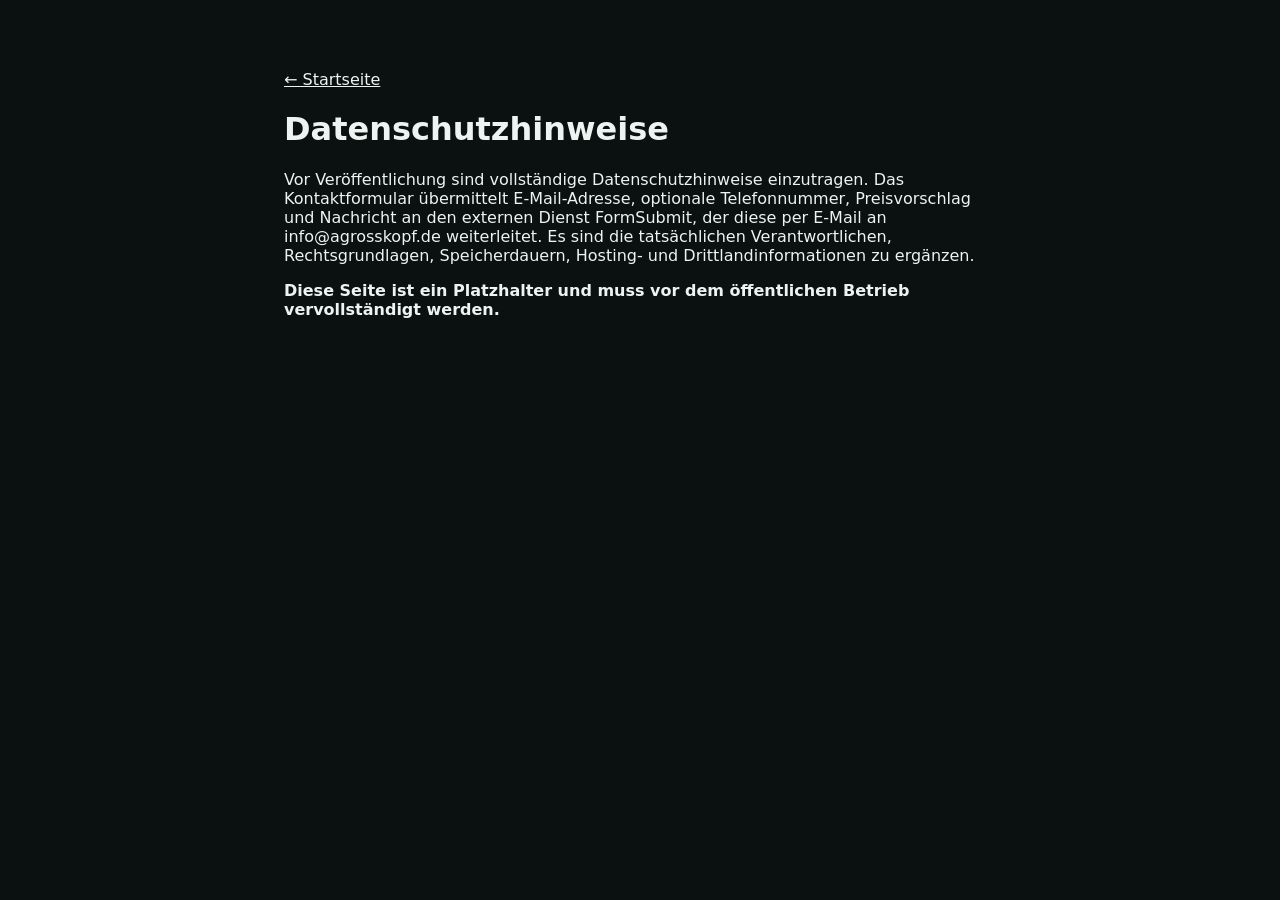
==== datenschutz.html @ ce83777e "Add domain sale website and Arcane Docker deployment: datenschutz.html" ====
<!doctype html><html lang="de"><meta charset="utf-8"><meta name="viewport" content="width=device-width,initial-scale=1"><title>Datenschutz – steckerrein.de</title><link rel="stylesheet" href="style.css"><main style="padding:70px 24px;max-width:760px"><a href="/">← Startseite</a><h1>Datenschutzhinweise</h1><p>Vor Veröffentlichung sind vollständige Datenschutzhinweise einzutragen. Das Kontaktformular übermittelt E-Mail-Adresse, optionale Telefonnummer, Preisvorschlag und Nachricht an den externen Dienst FormSubmit, der diese per E-Mail an info@agrosskopf.de weiterleitet. Es sind die tatsächlichen Verantwortlichen, Rechtsgrundlagen, Speicherdauern, Hosting- und Drittlandinformationen zu ergänzen.</p><strong>Diese Seite ist ein Platzhalter und muss vor dem öffentlichen Betrieb vervollständigt werden.</strong></main></html>
---- style.css ----
:root{font-family:Inter,ui-sans-serif,system-ui,-apple-system,Segoe UI,sans-serif;color:#ecf3f0;background:#0a1110;scroll-behavior:smooth}*{box-sizing:border-box}body{margin:0}a{color:inherit}header,footer{max-width:1160px;margin:auto;padding:25px 24px;display:flex;justify-content:space-between;align-items:center;gap:18px}.brand{text-decoration:none;font-weight:800;font-size:22px}.brand span,.domain span{color:#78e9ac}.navlink{border:1px solid #40554b;border-radius:30px;padding:12px 20px;text-decoration:none;font-size:14px}main{max-width:1160px;margin:auto;padding:0 24px}.hero{padding:95px 0 75px;position:relative}.tag{color:#8ae8b4;letter-spacing:2px;font-size:12px;font-weight:700}.hero h1{font-size:clamp(50px,8vw,104px);line-height:1.03;letter-spacing:-.07em;margin:28px 0}.hero em,.contact em{color:#8ae8b4;font-style:normal}.hero>p{font-size:20px;line-height:1.65;color:#a5b8af;max-width:660px}.actions{display:flex;align-items:center;gap:22px;flex-wrap:wrap;margin:32px 0 64px}.actions span,.small{font-size:13px;color:#94a99e}.button,button{background:#8ae8b4;color:#102119;border:0;border-radius:10px;padding:17px 24px;font-size:15px;font-weight:750;text-decoration:none;cursor:pointer}.button:hover,button:hover{background:#b0f6ce}.domain{border:1px solid #30483a;background:linear-gradient(125deg,#182b22,#101916);border-radius:20px;padding:32px;font-size:clamp(35px,6vw,72px);font-weight:800;letter-spacing:-.06em}.domain small{display:block;font-size:11px;letter-spacing:2px;color:#92bba4;margin-top:15px}.benefits{display:grid;grid-template-columns:repeat(3,1fr);gap:16px;margin:20px 0 110px}.benefits article{border:1px solid #273a31;border-radius:16px;padding:25px;background:#101b17}.benefits article>span{color:#8ae8b4;font-size:13px}.benefits h2{font-size:24px}.benefits p,.contact p{color:#9aada2;line-height:1.65}.contact{display:grid;grid-template-columns:1fr 1fr;gap:65px;padding:70px 0 110px;border-top:1px solid #2d4035}.contact h2{font-size:clamp(35px,5vw,62px);letter-spacing:-.05em;line-height:1.1}form{border:1px solid #31443a;background:#111c17;padding:28px;border-radius:18px;display:grid;gap:18px}label{display:grid;gap:9px;font-size:13px;font-weight:600}input:not([type=checkbox]),textarea{width:100%;border:1px solid #385044;border-radius:9px;padding:13px 14px;background:#0c1511;color:white;font:inherit}input:focus,textarea:focus{outline:2px solid #8ae8b4;outline-offset:1px}.consent{display:flex;align-items:flex-start;gap:10px;font-size:12px;line-height:1.6;font-weight:400;color:#b1c2b8}.consent input{margin-top:3px}footer{border-top:1px solid #273a31;color:#94a99e;font-size:13px}footer a{margin-left:8px}@media(max-width:750px){.hero{padding-top:65px}.benefits,.contact{grid-template-columns:1fr}.benefits{margin-bottom:65px}.contact{gap:20px;padding-top:45px}.domain{padding:22px}header,footer{flex-wrap:wrap}form{padding:20px}}
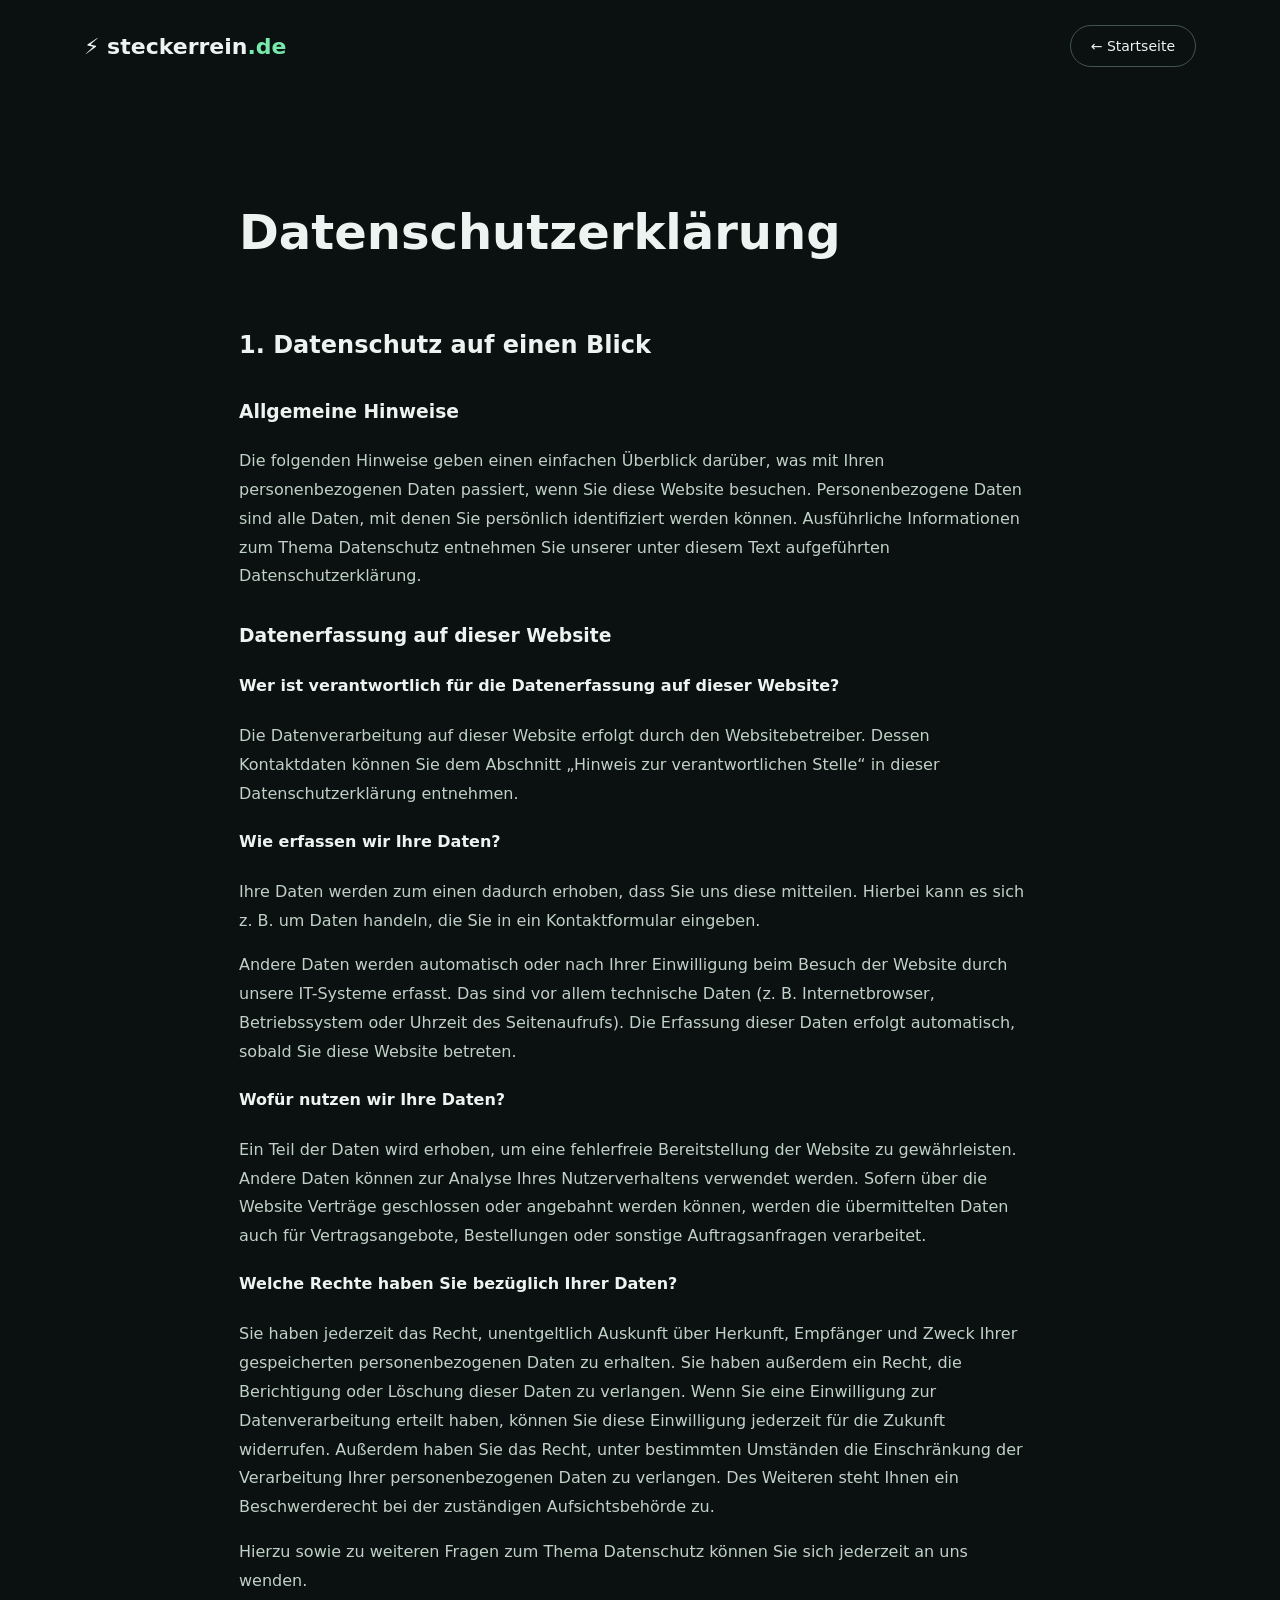
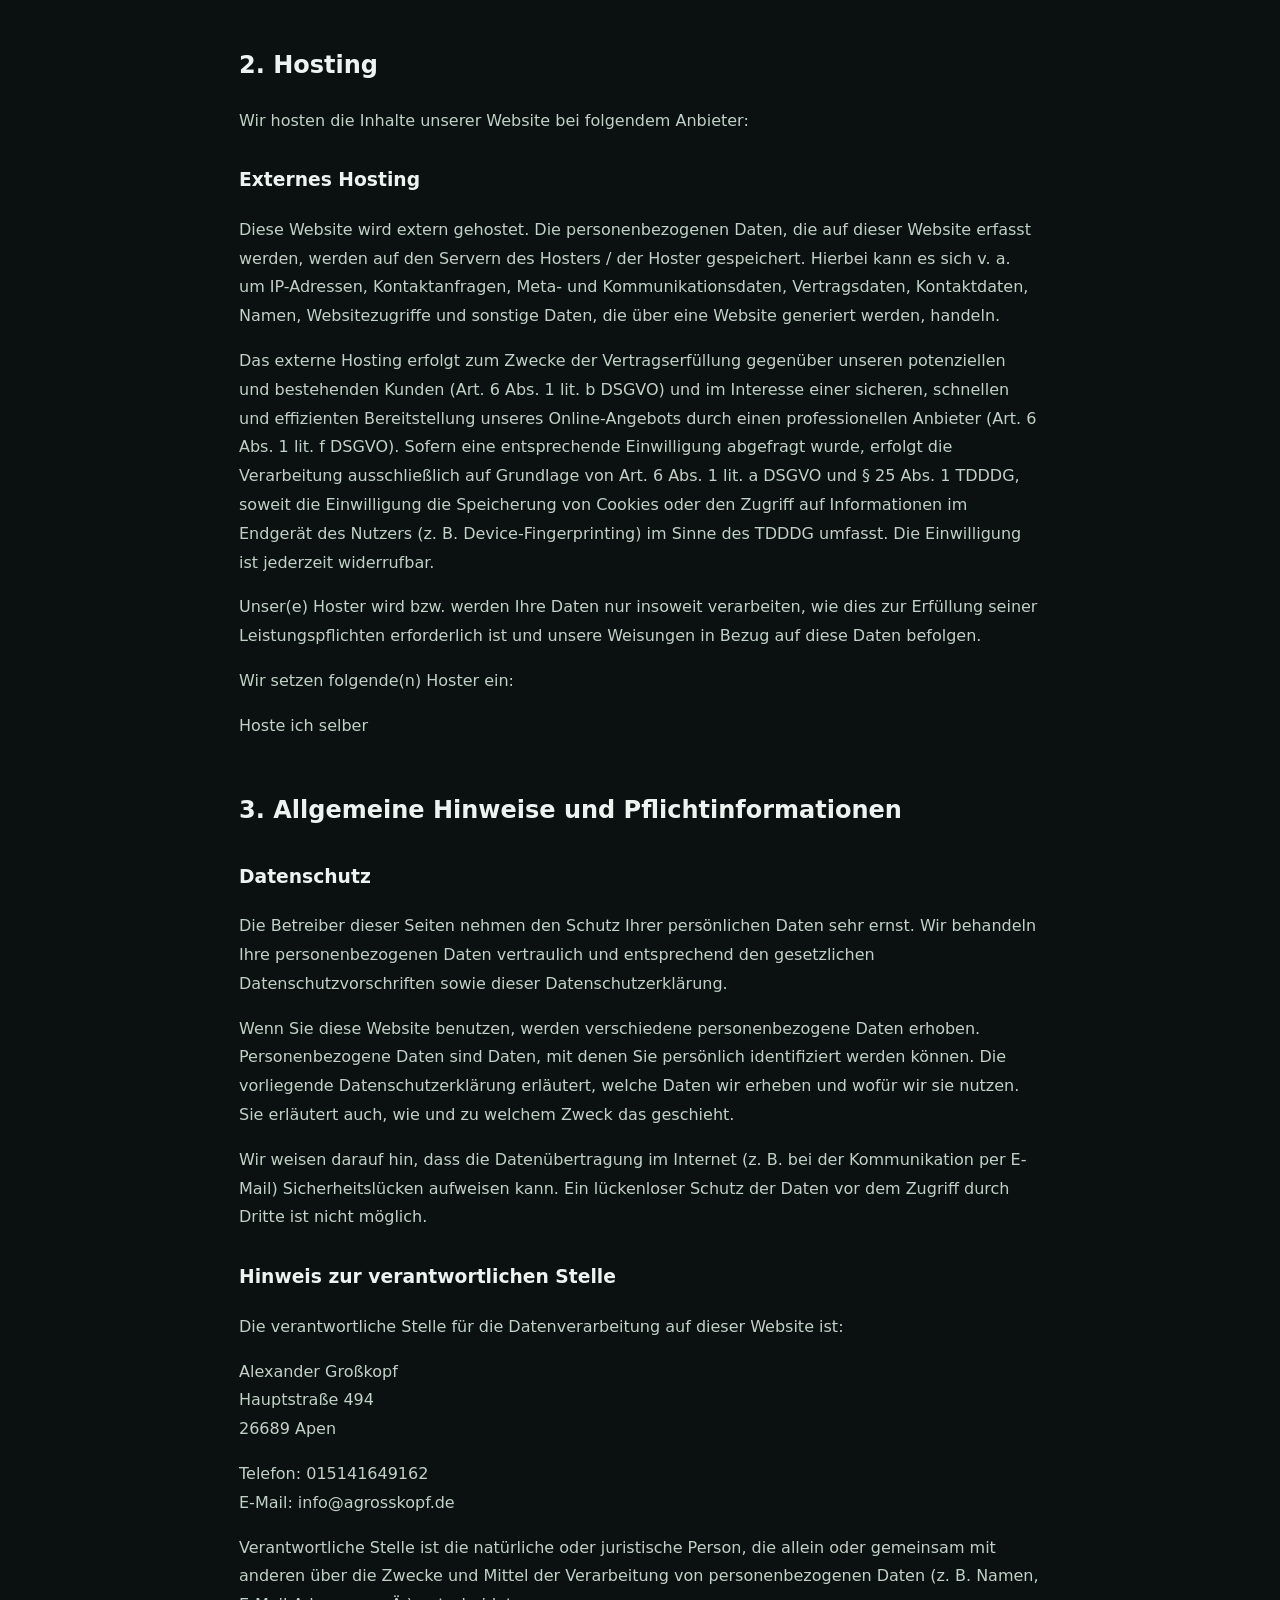
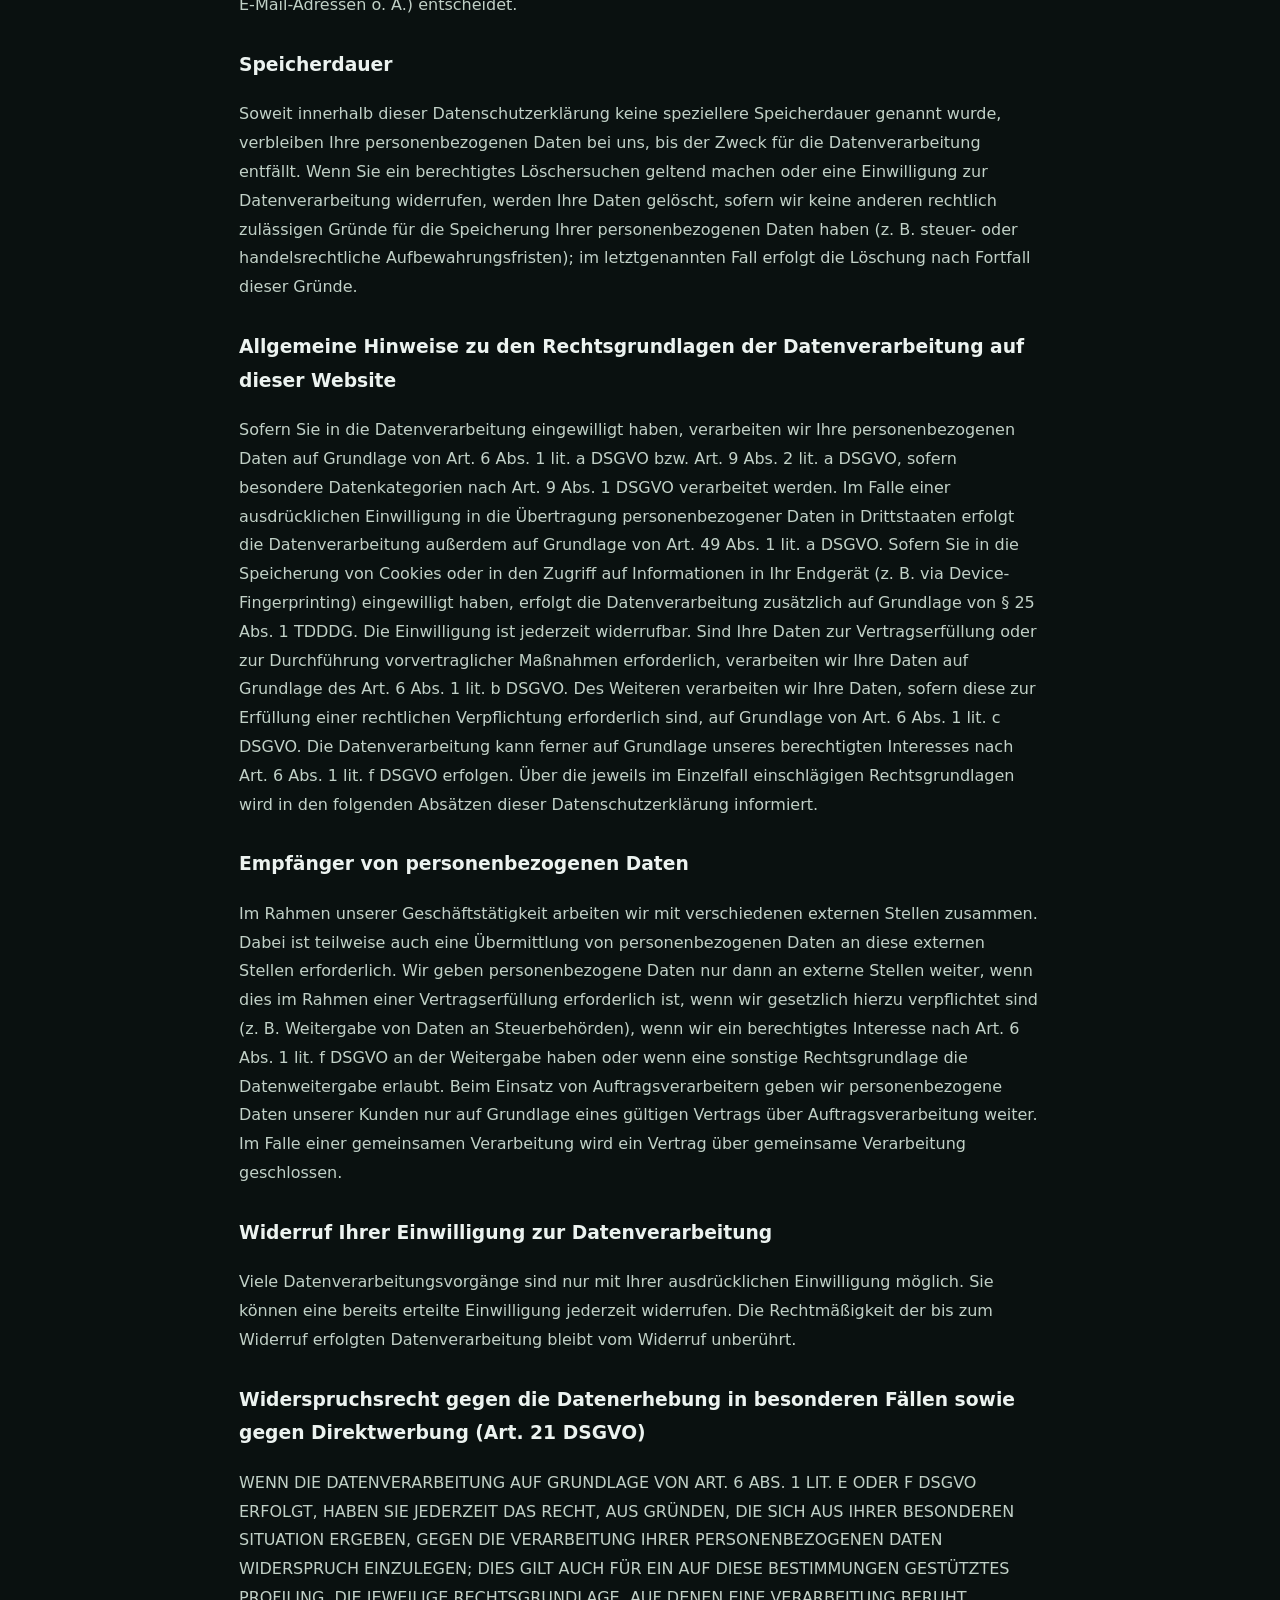
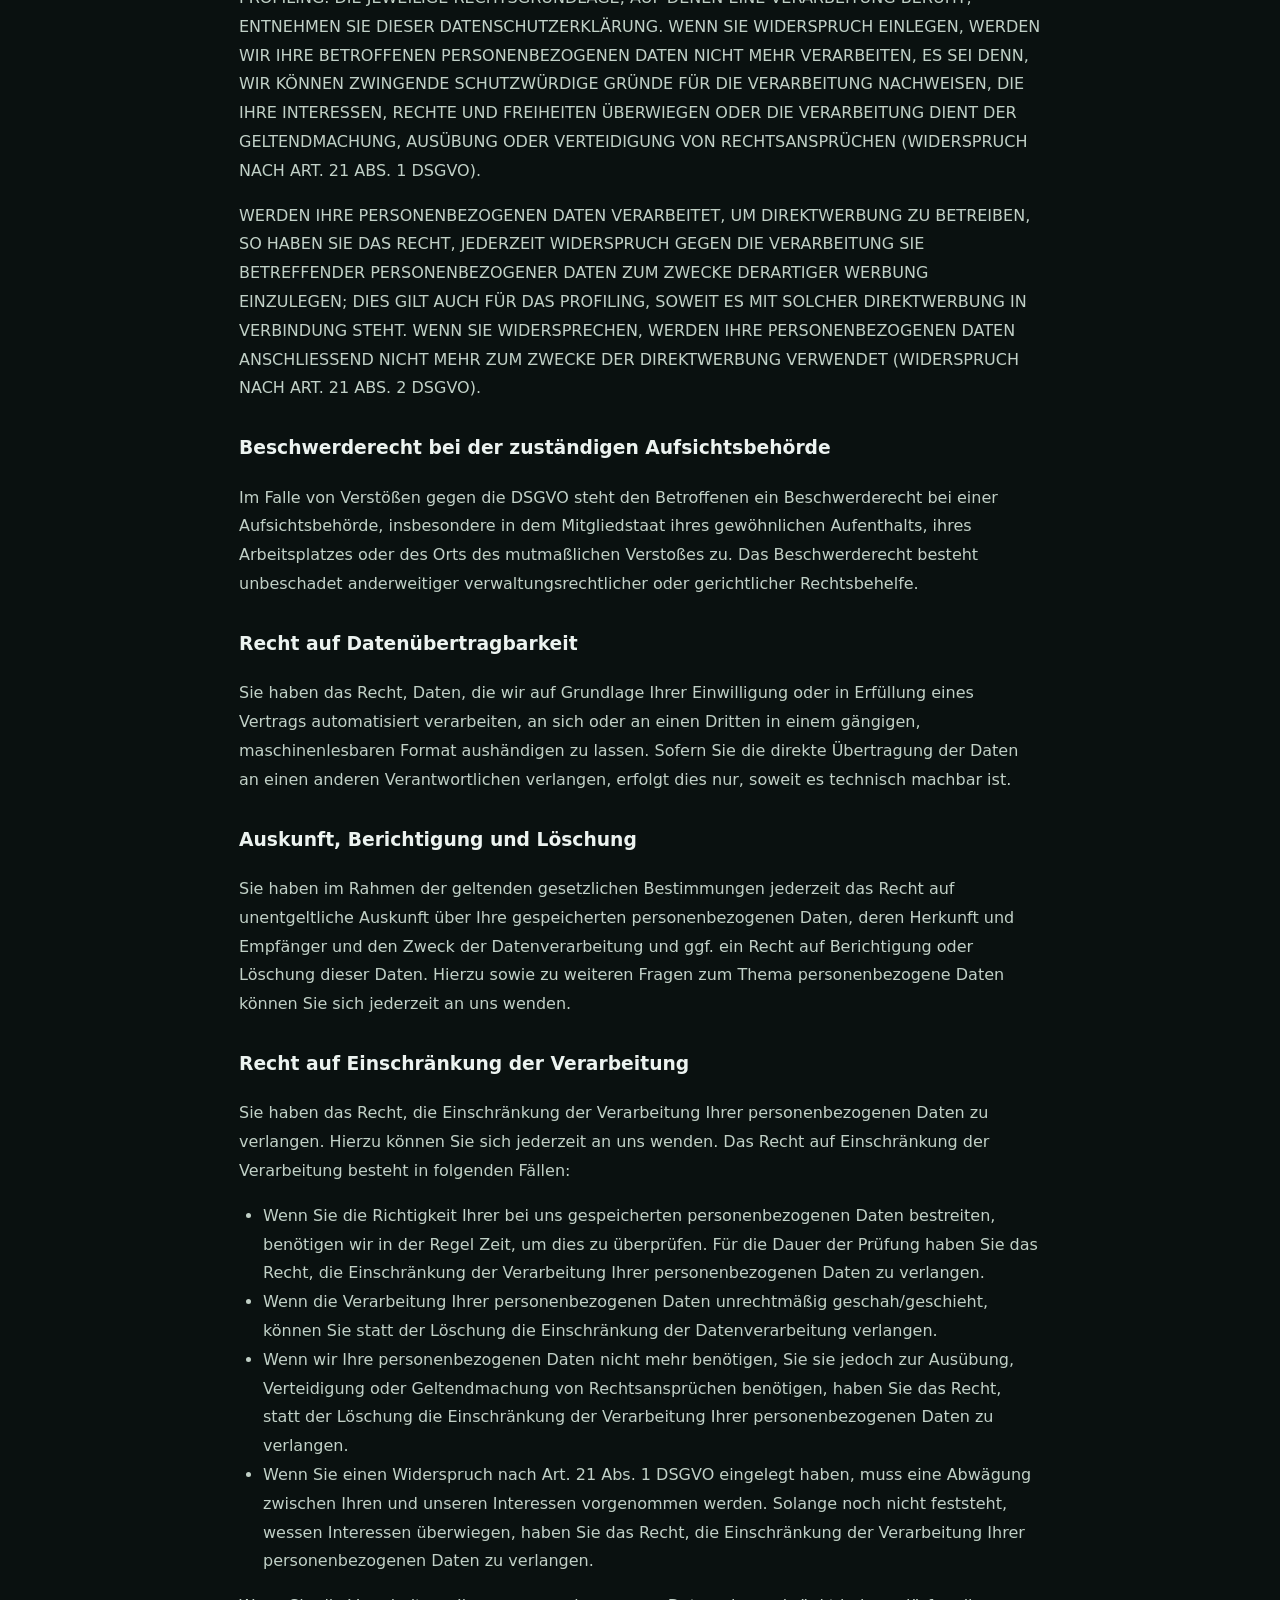
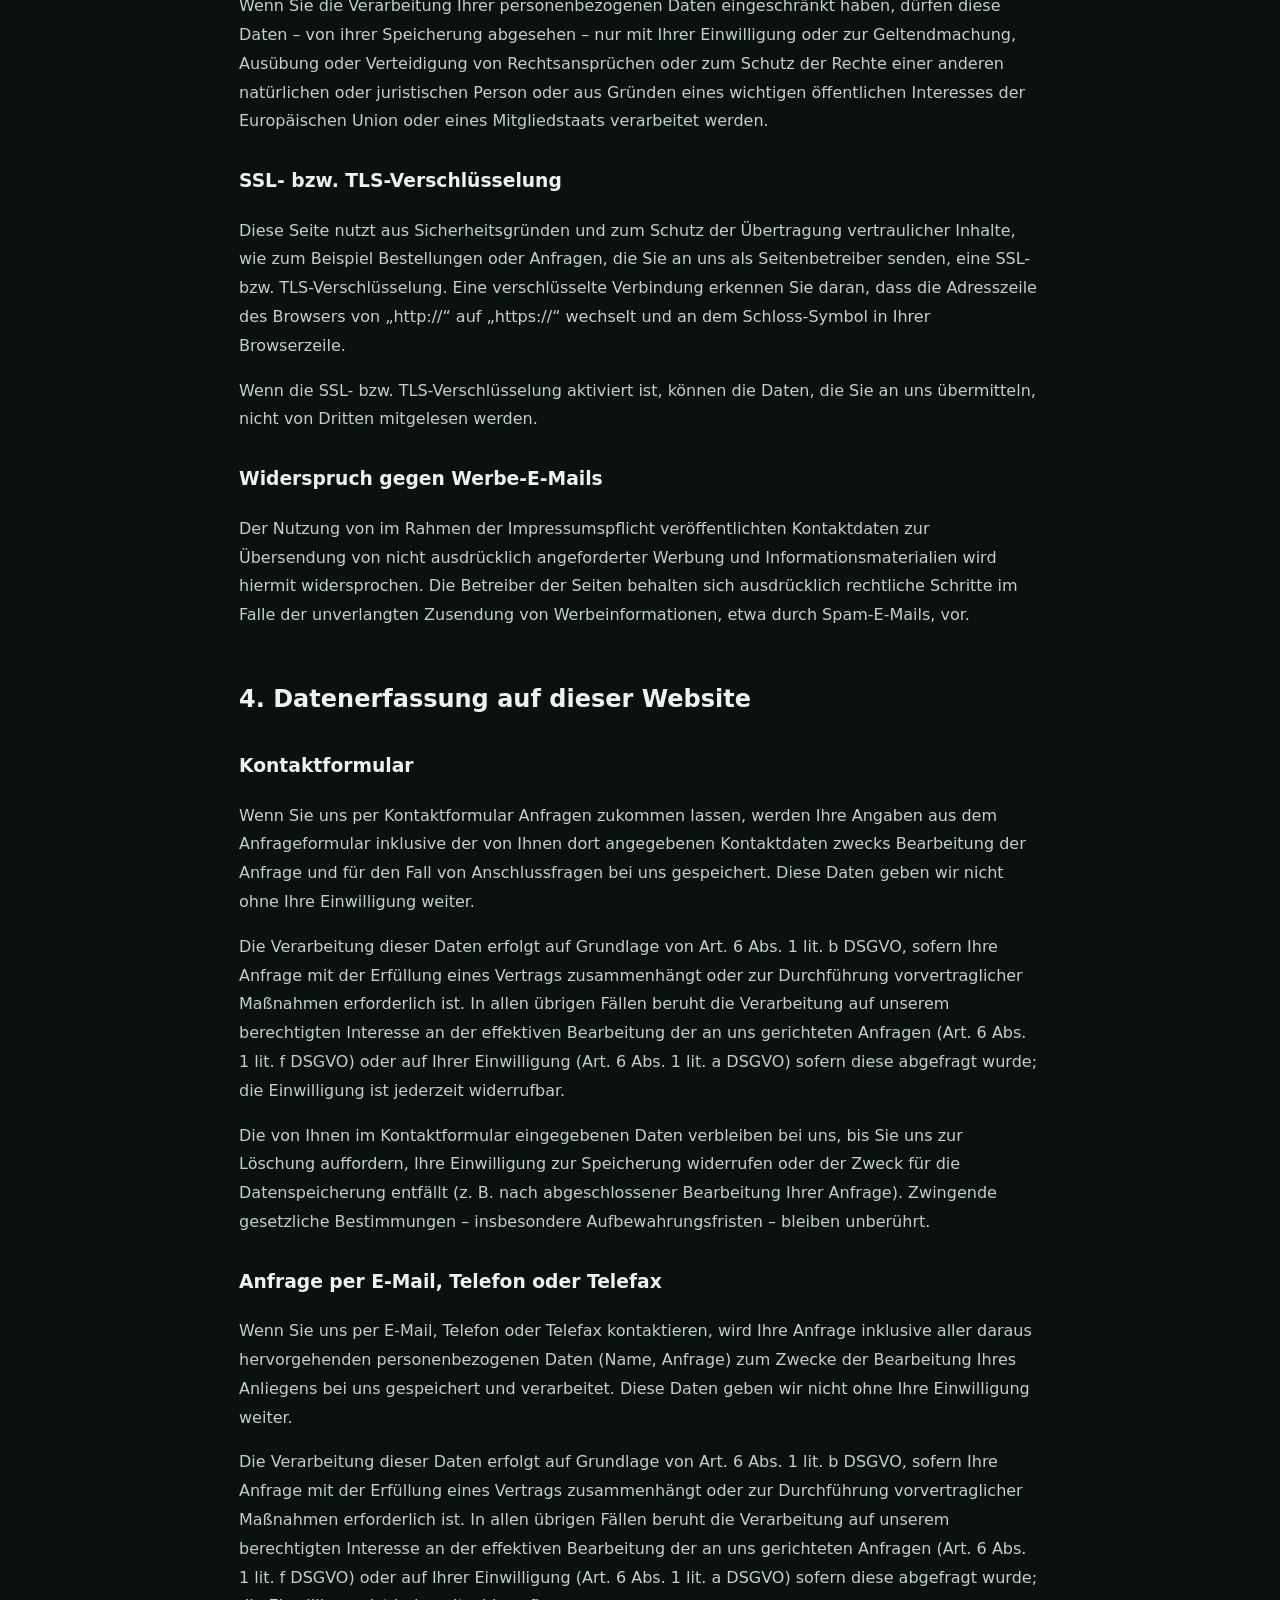
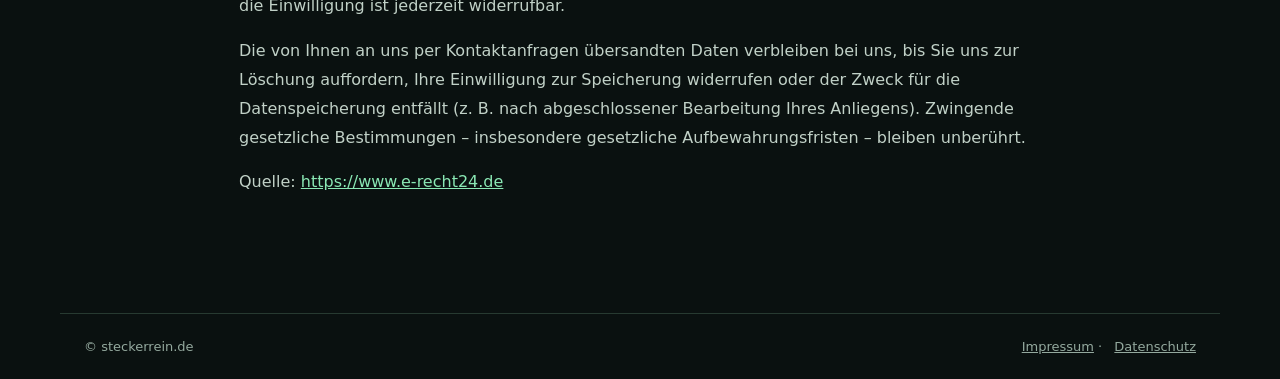
==== commit f793c84f: "Insert exact e-recht24 PDF HTML for Datenschutzerklärung" ====
--- a/datenschutz.html
+++ b/datenschutz.html
@@ -1 +1 @@
-<!doctype html><html lang="de"><meta charset="utf-8"><meta name="viewport" content="width=device-width,initial-scale=1"><title>Datenschutz – steckerrein.de</title><link rel="stylesheet" href="style.css"><main style="padding:70px 24px;max-width:760px"><a href="/">← Startseite</a><h1>Datenschutzhinweise</h1><p>Vor Veröffentlichung sind vollständige Datenschutzhinweise einzutragen. Das Kontaktformular übermittelt E-Mail-Adresse, optionale Telefonnummer, Preisvorschlag und Nachricht an den externen Dienst FormSubmit, der diese per E-Mail an info@agrosskopf.de weiterleitet. Es sind die tatsächlichen Verantwortlichen, Rechtsgrundlagen, Speicherdauern, Hosting- und Drittlandinformationen zu ergänzen.</p><strong>Diese Seite ist ein Platzhalter und muss vor dem öffentlichen Betrieb vervollständigt werden.</strong></main></html>+<!doctype html><html lang="de"><head><meta charset="utf-8"><meta name="viewport" content="width=device-width,initial-scale=1"><title>Datenschutzerklärung – steckerrein.de</title><link rel="stylesheet" href="style.css"><style>.legal{max-width:850px;margin:0 auto;padding:65px 24px 100px;line-height:1.8}.legal h1{font-size:clamp(32px,5vw,48px)}.legal h2{margin-top:2em}.legal h3{margin-top:1.5em}.legal h4{margin-top:1.2em}.legal p,.legal li{color:#c1d1c7}.legal a{color:#8ae8b4}.legal ul{padding-left:24px}</style></head><body><header><a class="brand" href="/">⚡ steckerrein<span>.de</span></a><a class="navlink" href="/">← Startseite</a></header><main class="legal"><h1>Datenschutz&shy;erkl&auml;rung</h1> <h2>1. Datenschutz auf einen Blick</h2> <h3>Allgemeine Hinweise</h3> <p>Die folgenden Hinweise geben einen einfachen &Uuml;berblick dar&uuml;ber, was mit Ihren personenbezogenen Daten passiert, wenn Sie diese Website besuchen. Personenbezogene Daten sind alle Daten, mit denen Sie pers&ouml;nlich identifiziert werden k&ouml;nnen. Ausf&uuml;hrliche Informationen zum Thema Datenschutz entnehmen Sie unserer unter diesem Text aufgef&uuml;hrten Datenschutzerkl&auml;rung.</p> <h3>Datenerfassung auf dieser Website</h3> <h4>Wer ist verantwortlich f&uuml;r die Datenerfassung auf dieser Website?</h4> <p>Die Datenverarbeitung auf dieser Website erfolgt durch den Websitebetreiber. Dessen Kontaktdaten k&ouml;nnen Sie dem Abschnitt &bdquo;Hinweis zur verantwortlichen Stelle&ldquo; in dieser Datenschutzerkl&auml;rung entnehmen.</p> <h4>Wie erfassen wir Ihre Daten?</h4> <p>Ihre Daten werden zum einen dadurch erhoben, dass Sie uns diese mitteilen. Hierbei kann es sich z.&nbsp;B. um Daten handeln, die Sie in ein Kontaktformular eingeben.</p> <p>Andere Daten werden automatisch oder nach Ihrer Einwilligung beim Besuch der Website durch unsere IT-Systeme erfasst. Das sind vor allem technische Daten (z.&nbsp;B. Internetbrowser, Betriebssystem oder Uhrzeit des Seitenaufrufs). Die Erfassung dieser Daten erfolgt automatisch, sobald Sie diese Website betreten.</p> <h4>Wof&uuml;r nutzen wir Ihre Daten?</h4> <p>Ein Teil der Daten wird erhoben, um eine fehlerfreie Bereitstellung der Website zu gew&auml;hrleisten. Andere Daten k&ouml;nnen zur Analyse Ihres Nutzerverhaltens verwendet werden. Sofern &uuml;ber die Website Vertr&auml;ge geschlossen oder angebahnt werden k&ouml;nnen, werden die &uuml;bermittelten Daten auch f&uuml;r Vertragsangebote, Bestellungen oder sonstige Auftragsanfragen verarbeitet.</p> <h4>Welche Rechte haben Sie bez&uuml;glich Ihrer Daten?</h4> <p>Sie haben jederzeit das Recht, unentgeltlich Auskunft &uuml;ber Herkunft, Empf&auml;nger und Zweck Ihrer gespeicherten personenbezogenen Daten zu erhalten. Sie haben au&szlig;erdem ein Recht, die Berichtigung oder L&ouml;schung dieser Daten zu verlangen. Wenn Sie eine Einwilligung zur Datenverarbeitung erteilt haben, k&ouml;nnen Sie diese Einwilligung jederzeit f&uuml;r die Zukunft widerrufen. Au&szlig;erdem haben Sie das Recht, unter bestimmten Umst&auml;nden die Einschr&auml;nkung der Verarbeitung Ihrer personenbezogenen Daten zu verlangen. Des Weiteren steht Ihnen ein Beschwerderecht bei der zust&auml;ndigen Aufsichtsbeh&ouml;rde zu.</p> <p>Hierzu sowie zu weiteren Fragen zum Thema Datenschutz k&ouml;nnen Sie sich jederzeit an uns wenden.</p> <h2>2. Hosting</h2> <p>Wir hosten die Inhalte unserer Website bei folgendem Anbieter:</p> <h3>Externes Hosting</h3> <p>Diese Website wird extern gehostet. Die personenbezogenen Daten, die auf dieser Website erfasst werden, werden auf den Servern des Hosters / der Hoster gespeichert. Hierbei kann es sich v.&nbsp;a. um IP-Adressen, Kontaktanfragen, Meta- und Kommunikationsdaten, Vertragsdaten, Kontaktdaten, Namen, Websitezugriffe und sonstige Daten, die &uuml;ber eine Website generiert werden, handeln.</p> <p>Das externe Hosting erfolgt zum Zwecke der Vertragserf&uuml;llung gegen&uuml;ber unseren potenziellen und bestehenden Kunden (Art. 6 Abs. 1 lit. b DSGVO) und im Interesse einer sicheren, schnellen und effizienten Bereitstellung unseres Online-Angebots durch einen professionellen Anbieter (Art. 6 Abs. 1 lit. f DSGVO). Sofern eine entsprechende Einwilligung abgefragt wurde, erfolgt die Verarbeitung ausschlie&szlig;lich auf Grundlage von Art. 6 Abs. 1 lit. a DSGVO und &sect; 25 Abs. 1 TDDDG, soweit die Einwilligung die Speicherung von Cookies oder den Zugriff auf Informationen im Endger&auml;t des Nutzers (z.&nbsp;B. Device-Fingerprinting) im Sinne des TDDDG umfasst. Die Einwilligung ist jederzeit widerrufbar.</p> <p>Unser(e) Hoster wird bzw. werden Ihre Daten nur insoweit verarbeiten, wie dies zur Erf&uuml;llung seiner Leistungspflichten erforderlich ist und unsere Weisungen in Bezug auf diese Daten befolgen.</p> <p>Wir setzen folgende(n) Hoster ein:</p> <p>Hoste ich selber</p> <h2>3. Allgemeine Hinweise und Pflicht&shy;informationen</h2> <h3>Datenschutz</h3> <p>Die Betreiber dieser Seiten nehmen den Schutz Ihrer pers&ouml;nlichen Daten sehr ernst. Wir behandeln Ihre personenbezogenen Daten vertraulich und entsprechend den gesetzlichen Datenschutzvorschriften sowie dieser Datenschutzerkl&auml;rung.</p> <p>Wenn Sie diese Website benutzen, werden verschiedene personenbezogene Daten erhoben. Personenbezogene Daten sind Daten, mit denen Sie pers&ouml;nlich identifiziert werden k&ouml;nnen. Die vorliegende Datenschutzerkl&auml;rung erl&auml;utert, welche Daten wir erheben und wof&uuml;r wir sie nutzen. Sie erl&auml;utert auch, wie und zu welchem Zweck das geschieht.</p> <p>Wir weisen darauf hin, dass die Daten&uuml;bertragung im Internet (z.&nbsp;B. bei der Kommunikation per E-Mail) Sicherheitsl&uuml;cken aufweisen kann. Ein l&uuml;ckenloser Schutz der Daten vor dem Zugriff durch Dritte ist nicht m&ouml;glich.</p> <h3>Hinweis zur verantwortlichen Stelle</h3> <p>Die verantwortliche Stelle f&uuml;r die Datenverarbeitung auf dieser Website ist:</p> <p>Alexander Gro&szlig;kopf<br /> Hauptstra&szlig;e 494<br /> 26689 Apen</p> <p>Telefon: 015141649162<br /> E-Mail: info@agrosskopf.de</p> <p>Verantwortliche Stelle ist die nat&uuml;rliche oder juristische Person, die allein oder gemeinsam mit anderen &uuml;ber die Zwecke und Mittel der Verarbeitung von personenbezogenen Daten (z.&nbsp;B. Namen, E-Mail-Adressen o. &Auml;.) entscheidet.</p> <h3>Speicherdauer</h3> <p>Soweit innerhalb dieser Datenschutzerkl&auml;rung keine speziellere Speicherdauer genannt wurde, verbleiben Ihre personenbezogenen Daten bei uns, bis der Zweck f&uuml;r die Datenverarbeitung entf&auml;llt. Wenn Sie ein berechtigtes L&ouml;schersuchen geltend machen oder eine Einwilligung zur Datenverarbeitung widerrufen, werden Ihre Daten gel&ouml;scht, sofern wir keine anderen rechtlich zul&auml;ssigen Gr&uuml;nde f&uuml;r die Speicherung Ihrer personenbezogenen Daten haben (z.&nbsp;B. steuer- oder handelsrechtliche Aufbewahrungsfristen); im letztgenannten Fall erfolgt die L&ouml;schung nach Fortfall dieser Gr&uuml;nde.</p> <h3>Allgemeine Hinweise zu den Rechtsgrundlagen der Datenverarbeitung auf dieser Website</h3> <p>Sofern Sie in die Datenverarbeitung eingewilligt haben, verarbeiten wir Ihre personenbezogenen Daten auf Grundlage von Art. 6 Abs. 1 lit. a DSGVO bzw. Art. 9 Abs. 2 lit. a DSGVO, sofern besondere Datenkategorien nach Art. 9 Abs. 1 DSGVO verarbeitet werden. Im Falle einer ausdr&uuml;cklichen Einwilligung in die &Uuml;bertragung personenbezogener Daten in Drittstaaten erfolgt die Datenverarbeitung au&szlig;erdem auf Grundlage von Art. 49 Abs. 1 lit. a DSGVO. Sofern Sie in die Speicherung von Cookies oder in den Zugriff auf Informationen in Ihr Endger&auml;t (z.&nbsp;B. via Device-Fingerprinting) eingewilligt haben, erfolgt die Datenverarbeitung zus&auml;tzlich auf Grundlage von &sect; 25 Abs. 1 TDDDG. Die Einwilligung ist jederzeit widerrufbar. Sind Ihre Daten zur Vertragserf&uuml;llung oder zur Durchf&uuml;hrung vorvertraglicher Ma&szlig;nahmen erforderlich, verarbeiten wir Ihre Daten auf Grundlage des Art. 6 Abs. 1 lit. b DSGVO. Des Weiteren verarbeiten wir Ihre Daten, sofern diese zur Erf&uuml;llung einer rechtlichen Verpflichtung erforderlich sind, auf Grundlage von Art. 6 Abs. 1 lit. c DSGVO. Die Datenverarbeitung kann ferner auf Grundlage unseres berechtigten Interesses nach Art. 6 Abs. 1 lit. f DSGVO erfolgen. &Uuml;ber die jeweils im Einzelfall einschl&auml;gigen Rechtsgrundlagen wird in den folgenden Abs&auml;tzen dieser Datenschutzerkl&auml;rung informiert.</p> <h3>Empf&auml;nger von personenbezogenen Daten</h3> <p>Im Rahmen unserer Gesch&auml;ftst&auml;tigkeit arbeiten wir mit verschiedenen externen Stellen zusammen. Dabei ist teilweise auch eine &Uuml;bermittlung von personenbezogenen Daten an diese externen Stellen erforderlich. Wir geben personenbezogene Daten nur dann an externe Stellen weiter, wenn dies im Rahmen einer Vertragserf&uuml;llung erforderlich ist, wenn wir gesetzlich hierzu verpflichtet sind (z.&nbsp;B. Weitergabe von Daten an Steuerbeh&ouml;rden), wenn wir ein berechtigtes Interesse nach Art. 6 Abs. 1 lit. f DSGVO an der Weitergabe haben oder wenn eine sonstige Rechtsgrundlage die Datenweitergabe erlaubt. Beim Einsatz von Auftragsverarbeitern geben wir personenbezogene Daten unserer Kunden nur auf Grundlage eines g&uuml;ltigen Vertrags &uuml;ber Auftragsverarbeitung weiter. Im Falle einer gemeinsamen Verarbeitung wird ein Vertrag &uuml;ber gemeinsame Verarbeitung geschlossen.</p> <h3>Widerruf Ihrer Einwilligung zur Datenverarbeitung</h3> <p>Viele Datenverarbeitungsvorg&auml;nge sind nur mit Ihrer ausdr&uuml;cklichen Einwilligung m&ouml;glich. Sie k&ouml;nnen eine bereits erteilte Einwilligung jederzeit widerrufen. Die Rechtm&auml;&szlig;igkeit der bis zum Widerruf erfolgten Datenverarbeitung bleibt vom Widerruf unber&uuml;hrt.</p> <h3>Widerspruchsrecht gegen die Datenerhebung in besonderen F&auml;llen sowie gegen Direktwerbung (Art. 21 DSGVO)</h3> <p>WENN DIE DATENVERARBEITUNG AUF GRUNDLAGE VON ART. 6 ABS. 1 LIT. E ODER F DSGVO ERFOLGT, HABEN SIE JEDERZEIT DAS RECHT, AUS GR&Uuml;NDEN, DIE SICH AUS IHRER BESONDEREN SITUATION ERGEBEN, GEGEN DIE VERARBEITUNG IHRER PERSONENBEZOGENEN DATEN WIDERSPRUCH EINZULEGEN; DIES GILT AUCH F&Uuml;R EIN AUF DIESE BESTIMMUNGEN GEST&Uuml;TZTES PROFILING. DIE JEWEILIGE RECHTSGRUNDLAGE, AUF DENEN EINE VERARBEITUNG BERUHT, ENTNEHMEN SIE DIESER DATENSCHUTZERKL&Auml;RUNG. WENN SIE WIDERSPRUCH EINLEGEN, WERDEN WIR IHRE BETROFFENEN PERSONENBEZOGENEN DATEN NICHT MEHR VERARBEITEN, ES SEI DENN, WIR K&Ouml;NNEN ZWINGENDE SCHUTZW&Uuml;RDIGE GR&Uuml;NDE F&Uuml;R DIE VERARBEITUNG NACHWEISEN, DIE IHRE INTERESSEN, RECHTE UND FREIHEITEN &Uuml;BERWIEGEN ODER DIE VERARBEITUNG DIENT DER GELTENDMACHUNG, AUS&Uuml;BUNG ODER VERTEIDIGUNG VON RECHTSANSPR&Uuml;CHEN (WIDERSPRUCH NACH ART. 21 ABS. 1 DSGVO).</p> <p>WERDEN IHRE PERSONENBEZOGENEN DATEN VERARBEITET, UM DIREKTWERBUNG ZU BETREIBEN, SO HABEN SIE DAS RECHT, JEDERZEIT WIDERSPRUCH GEGEN DIE VERARBEITUNG SIE BETREFFENDER PERSONENBEZOGENER DATEN ZUM ZWECKE DERARTIGER WERBUNG EINZULEGEN; DIES GILT AUCH F&Uuml;R DAS PROFILING, SOWEIT ES MIT SOLCHER DIREKTWERBUNG IN VERBINDUNG STEHT. WENN SIE WIDERSPRECHEN, WERDEN IHRE PERSONENBEZOGENEN DATEN ANSCHLIESSEND NICHT MEHR ZUM ZWECKE DER DIREKTWERBUNG VERWENDET (WIDERSPRUCH NACH ART. 21 ABS. 2 DSGVO).</p> <h3>Beschwerde&shy;recht bei der zust&auml;ndigen Aufsichts&shy;beh&ouml;rde</h3> <p>Im Falle von Verst&ouml;&szlig;en gegen die DSGVO steht den Betroffenen ein Beschwerderecht bei einer Aufsichtsbeh&ouml;rde, insbesondere in dem Mitgliedstaat ihres gew&ouml;hnlichen Aufenthalts, ihres Arbeitsplatzes oder des Orts des mutma&szlig;lichen Versto&szlig;es zu. Das Beschwerderecht besteht unbeschadet anderweitiger verwaltungsrechtlicher oder gerichtlicher Rechtsbehelfe.</p> <h3>Recht auf Daten&shy;&uuml;bertrag&shy;barkeit</h3> <p>Sie haben das Recht, Daten, die wir auf Grundlage Ihrer Einwilligung oder in Erf&uuml;llung eines Vertrags automatisiert verarbeiten, an sich oder an einen Dritten in einem g&auml;ngigen, maschinenlesbaren Format aush&auml;ndigen zu lassen. Sofern Sie die direkte &Uuml;bertragung der Daten an einen anderen Verantwortlichen verlangen, erfolgt dies nur, soweit es technisch machbar ist.</p> <h3>Auskunft, Berichtigung und L&ouml;schung</h3> <p>Sie haben im Rahmen der geltenden gesetzlichen Bestimmungen jederzeit das Recht auf unentgeltliche Auskunft &uuml;ber Ihre gespeicherten personenbezogenen Daten, deren Herkunft und Empf&auml;nger und den Zweck der Datenverarbeitung und ggf. ein Recht auf Berichtigung oder L&ouml;schung dieser Daten. Hierzu sowie zu weiteren Fragen zum Thema personenbezogene Daten k&ouml;nnen Sie sich jederzeit an uns wenden.</p> <h3>Recht auf Einschr&auml;nkung der Verarbeitung</h3> <p>Sie haben das Recht, die Einschr&auml;nkung der Verarbeitung Ihrer personenbezogenen Daten zu verlangen. Hierzu k&ouml;nnen Sie sich jederzeit an uns wenden. Das Recht auf Einschr&auml;nkung der Verarbeitung besteht in folgenden F&auml;llen:</p> <ul> <li>Wenn Sie die Richtigkeit Ihrer bei uns gespeicherten personenbezogenen Daten bestreiten, ben&ouml;tigen wir in der Regel Zeit, um dies zu &uuml;berpr&uuml;fen. F&uuml;r die Dauer der Pr&uuml;fung haben Sie das Recht, die Einschr&auml;nkung der Verarbeitung Ihrer personenbezogenen Daten zu verlangen.</li> <li>Wenn die Verarbeitung Ihrer personenbezogenen Daten unrechtm&auml;&szlig;ig geschah/geschieht, k&ouml;nnen Sie statt der L&ouml;schung die Einschr&auml;nkung der Datenverarbeitung verlangen.</li> <li>Wenn wir Ihre personenbezogenen Daten nicht mehr ben&ouml;tigen, Sie sie jedoch zur Aus&uuml;bung, Verteidigung oder Geltendmachung von Rechtsanspr&uuml;chen ben&ouml;tigen, haben Sie das Recht, statt der L&ouml;schung die Einschr&auml;nkung der Verarbeitung Ihrer personenbezogenen Daten zu verlangen.</li> <li>Wenn Sie einen Widerspruch nach Art. 21 Abs. 1 DSGVO eingelegt haben, muss eine Abw&auml;gung zwischen Ihren und unseren Interessen vorgenommen werden. Solange noch nicht feststeht, wessen Interessen &uuml;berwiegen, haben Sie das Recht, die Einschr&auml;nkung der Verarbeitung Ihrer personenbezogenen Daten zu verlangen.</li> </ul> <p>Wenn Sie die Verarbeitung Ihrer personenbezogenen Daten eingeschr&auml;nkt haben, d&uuml;rfen diese Daten &ndash; von ihrer Speicherung abgesehen &ndash; nur mit Ihrer Einwilligung oder zur Geltendmachung, Aus&uuml;bung oder Verteidigung von Rechtsanspr&uuml;chen oder zum Schutz der Rechte einer anderen nat&uuml;rlichen oder juristischen Person oder aus Gr&uuml;nden eines wichtigen &ouml;ffentlichen Interesses der Europ&auml;ischen Union oder eines Mitgliedstaats verarbeitet werden.</p> <h3>SSL- bzw. TLS-Verschl&uuml;sselung</h3> <p>Diese Seite nutzt aus Sicherheitsgr&uuml;nden und zum Schutz der &Uuml;bertragung vertraulicher Inhalte, wie zum Beispiel Bestellungen oder Anfragen, die Sie an uns als Seitenbetreiber senden, eine SSL- bzw. TLS-Verschl&uuml;sselung. Eine verschl&uuml;sselte Verbindung erkennen Sie daran, dass die Adresszeile des Browsers von &bdquo;http://&ldquo; auf &bdquo;https://&ldquo; wechselt und an dem Schloss-Symbol in Ihrer Browserzeile.</p> <p>Wenn die SSL- bzw. TLS-Verschl&uuml;sselung aktiviert ist, k&ouml;nnen die Daten, die Sie an uns &uuml;bermitteln, nicht von Dritten mitgelesen werden.</p> <h3>Widerspruch gegen Werbe-E-Mails</h3> <p>Der Nutzung von im Rahmen der Impressumspflicht ver&ouml;ffentlichten Kontaktdaten zur &Uuml;bersendung von nicht ausdr&uuml;cklich angeforderter Werbung und Informationsmaterialien wird hiermit widersprochen. Die Betreiber der Seiten behalten sich ausdr&uuml;cklich rechtliche Schritte im Falle der unverlangten Zusendung von Werbeinformationen, etwa durch Spam-E-Mails, vor.</p> <h2>4. Datenerfassung auf dieser Website</h2> <h3>Kontaktformular</h3> <p>Wenn Sie uns per Kontaktformular Anfragen zukommen lassen, werden Ihre Angaben aus dem Anfrageformular inklusive der von Ihnen dort angegebenen Kontaktdaten zwecks Bearbeitung der Anfrage und f&uuml;r den Fall von Anschlussfragen bei uns gespeichert. Diese Daten geben wir nicht ohne Ihre Einwilligung weiter.</p> <p>Die Verarbeitung dieser Daten erfolgt auf Grundlage von Art. 6 Abs. 1 lit. b DSGVO, sofern Ihre Anfrage mit der Erf&uuml;llung eines Vertrags zusammenh&auml;ngt oder zur Durchf&uuml;hrung vorvertraglicher Ma&szlig;nahmen erforderlich ist. In allen &uuml;brigen F&auml;llen beruht die Verarbeitung auf unserem berechtigten Interesse an der effektiven Bearbeitung der an uns gerichteten Anfragen (Art. 6 Abs. 1 lit. f DSGVO) oder auf Ihrer Einwilligung (Art. 6 Abs. 1 lit. a DSGVO) sofern diese abgefragt wurde; die Einwilligung ist jederzeit widerrufbar.</p> <p>Die von Ihnen im Kontaktformular eingegebenen Daten verbleiben bei uns, bis Sie uns zur L&ouml;schung auffordern, Ihre Einwilligung zur Speicherung widerrufen oder der Zweck f&uuml;r die Datenspeicherung entf&auml;llt (z.&nbsp;B. nach abgeschlossener Bearbeitung Ihrer Anfrage). Zwingende gesetzliche Bestimmungen &ndash; insbesondere Aufbewahrungsfristen &ndash; bleiben unber&uuml;hrt.</p> <h3>Anfrage per E-Mail, Telefon oder Telefax</h3> <p>Wenn Sie uns per E-Mail, Telefon oder Telefax kontaktieren, wird Ihre Anfrage inklusive aller daraus hervorgehenden personenbezogenen Daten (Name, Anfrage) zum Zwecke der Bearbeitung Ihres Anliegens bei uns gespeichert und verarbeitet. Diese Daten geben wir nicht ohne Ihre Einwilligung weiter.</p> <p>Die Verarbeitung dieser Daten erfolgt auf Grundlage von Art. 6 Abs. 1 lit. b DSGVO, sofern Ihre Anfrage mit der Erf&uuml;llung eines Vertrags zusammenh&auml;ngt oder zur Durchf&uuml;hrung vorvertraglicher Ma&szlig;nahmen erforderlich ist. In allen &uuml;brigen F&auml;llen beruht die Verarbeitung auf unserem berechtigten Interesse an der effektiven Bearbeitung der an uns gerichteten Anfragen (Art. 6 Abs. 1 lit. f DSGVO) oder auf Ihrer Einwilligung (Art. 6 Abs. 1 lit. a DSGVO) sofern diese abgefragt wurde; die Einwilligung ist jederzeit widerrufbar.</p> <p>Die von Ihnen an uns per Kontaktanfragen &uuml;bersandten Daten verbleiben bei uns, bis Sie uns zur L&ouml;schung auffordern, Ihre Einwilligung zur Speicherung widerrufen oder der Zweck f&uuml;r die Datenspeicherung entf&auml;llt (z.&nbsp;B. nach abgeschlossener Bearbeitung Ihres Anliegens). Zwingende gesetzliche Bestimmungen &ndash; insbesondere gesetzliche Aufbewahrungsfristen &ndash; bleiben unber&uuml;hrt.</p> <p>Quelle: <a href="https://www.e-recht24.de">https://www.e-recht24.de</a></p></main><footer><span>© steckerrein.de</span><span><a href="impressum.html">Impressum</a> · <a href="datenschutz.html">Datenschutz</a></span></footer></body></html>
